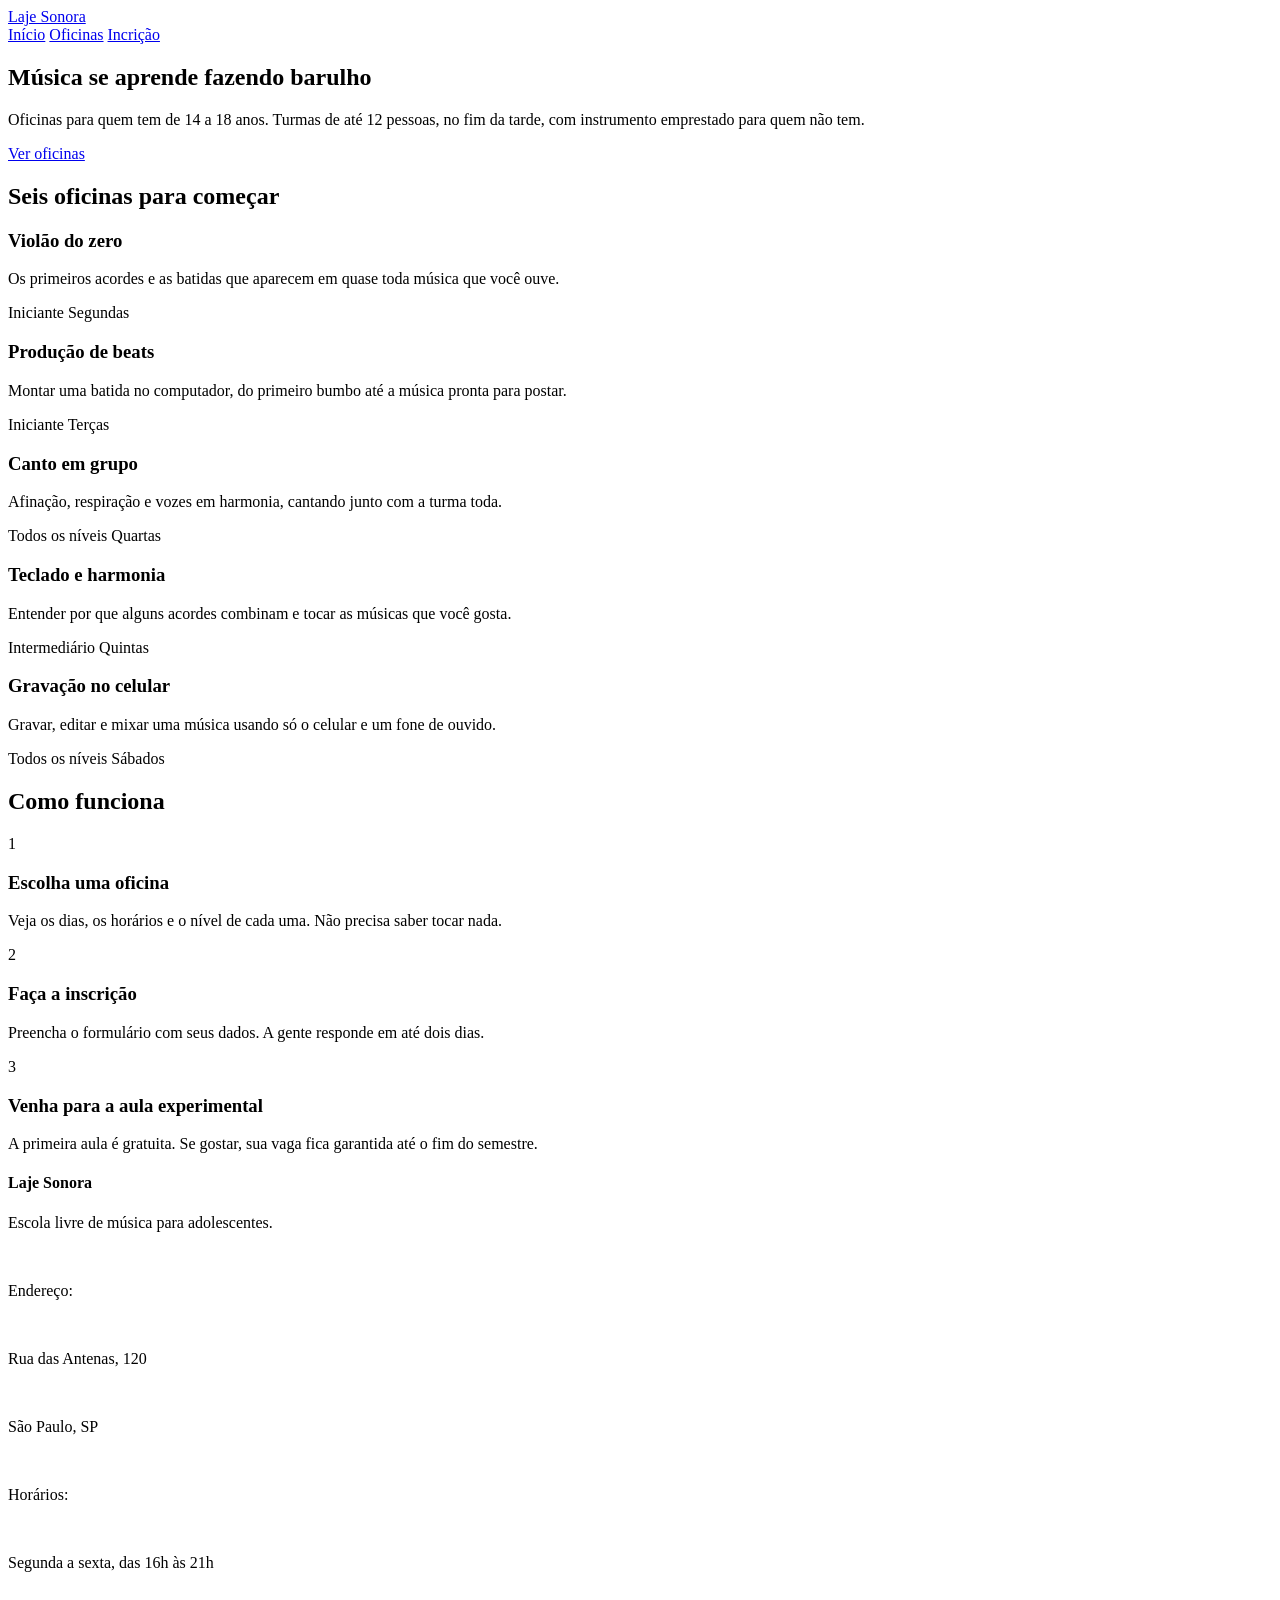
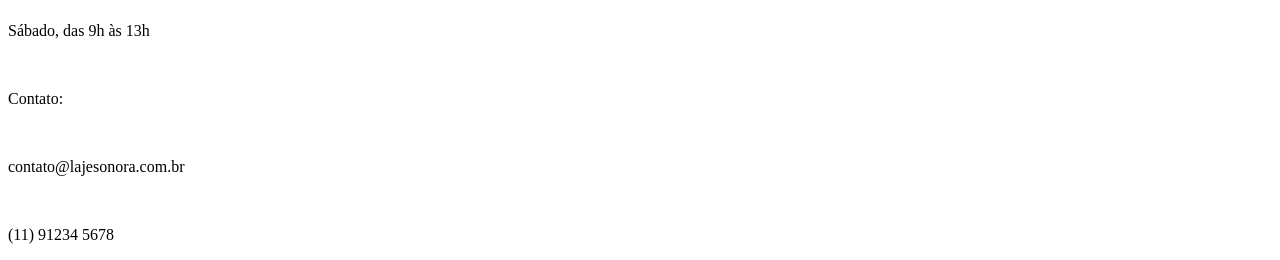
==== index.html @ adbb75f4 "Initial commit" ====
<!DOCTYPE html>
<html lang="pt-br">
<head>
    <meta charset="UTF-8">
    <meta name="viewport" content="width=device-width, initial-scale=1.0">
    <link rel="stylesheet" href="style.css">
    <link rel="preconnect" href="https://fonts.googleapis.com">
    <link rel="preconnect" href="https://fonts.gstatic.com" crossorigin>
    <link href="https://fonts.googleapis.com/css2?family=Archivo:ital,wght@0,100..900;1,100..900&family=Big+Shoulders:opsz,wght@10..72,100..900&display=swap" rel="stylesheet">
    <title>Laje sonora | Início</title>
</head>
<body class="conteudo topo">
    <header>
        <a href="index.html" class="logo">Laje Sonora</a>
        <nav class="menu">
            <a href="index.html" class="atual">Início</a>
            <a href="oficinas.html">Oficinas</a>
            <a href="inscricao.html">Incrição</a>
        </nav>
    </header>
    <main class="conteudo cartazes">
        <section>
            <div class="cartaz cartaz-pricipal">
                <h1>Música se aprende fazendo barulho</h1>
            </div>
            <div class="cartaz cartaz-lateral">
                <p>Oficinas para quem tem de 14 a 18 anos. Turmas de até 12 pessoas, no fim da tarde, com instrumento emprestado para quem não tem.</p>
                <a href="oficinas.html" class="botao">Ver oficinas</a>
            </div>
        </section>
        <section class="coneudo secao"> 
            <h2 class="titulo-secao">Seis oficinas para começar</h2>
            <div class="cards">
                <article class="card">
                    <div class="foto foto-azul"></div>
                    <div class="card-texto">
                        <h3>Violão do zero</h3>
                        <p>Os primeiros acordes e as batidas que aparecem em quase toda música que você ouve.</p>
                        <div class="card-info">
                            <span>Iniciante</span>
                            <span>Segundas</span>
                        </div>
                    </div>
                </article>
                <article class="card">
                    <div class="foto foto-amarela"></div>
                    <div class="card-texto">
                        <h3>Produção de beats</h3>
                        <p>Montar uma batida no computador, do primeiro bumbo até a música pronta para postar.</p>
                        <div class="card-info">
                            <span>Iniciante</span>
                            <span>Terças</span>
                        </div>
                    </div>
                </article>
                <article class="card">
                    <div class="foto foto-tinta"></div>
                    <div class="card-texto">
                        <h3>Canto em grupo</h3>
                        <p>Afinação, respiração e vozes em harmonia, cantando junto com a turma toda.</p>
                        <div class="card-info">
                            <span>Todos os níveis</span>
                            <span>Quartas</span>
                        </div>
                    </div>
                </article>
                <article class="card">
                    <div class="foto"></div>
                    <div class="card-texto">
                        <h3>Teclado e harmonia</h3>
                        <p>Entender por que alguns acordes combinam e tocar as músicas que você gosta.</p>
                        <div class="card-info">
                            <span>Intermediário</span>
                            <span>Quintas</span>
                        </div>
                    </div>
                </article>
                <article class="card">
                    <div class="foto foto-amarela"></div>
                    <div class="card-texto">
                        <h3>Gravação no celular</h3>
                        <p>Gravar, editar e mixar uma música usando só o celular e um fone de ouvido.</p>
                        <div class="card-info">
                            <span>Todos os níveis</span>
                            <span>Sábados</span>
                        </div>
                    </div>
                </article>
            </div>
        </section>
        <section class="conteudo secao">
            <h2 class="secao">Como funciona</h2>
            <div class="passos">
                <div class="passo">
                    <p class="passo-numero">1</p>
                    <h3>Escolha uma oficina</h3>
                    <p>Veja os dias, os horários e o nível de cada uma. Não precisa saber tocar nada.</p>
                </div>
            </div>
            <div class="passos">
                <div class="passo">
                    <p class="passo-numero">2</p>
                    <h3>Faça a inscrição</h3>
                    <p>Preencha o formulário com seus dados. A gente responde em até dois dias.</p>
                </div>
            <div class="passos">
                <div class="passo">
                    <p class="passo-numero">3</p>
                    <h3>Venha para a aula experimental</h3>
                    <p>A primeira aula é gratuita. Se gostar, sua vaga fica garantida até o fim do semestre.</p>
                </div>

            </div>
        </section>
    </main>
    <footer class="rodape">
        <div class="conteudo rodape-colunas">
            <div class="rodape-coluna">
                <h4>Laje Sonora</h4>
                <p>Escola livre de música para adolescentes.</p>
                <br>
                <p>Endereço:</p>
                <br>
                <p>Rua das Antenas, 120</p>
                <br>
                <p>São Paulo, SP</p>
                <br>
                <p>Horários:</p>
                <br>
                <p>Segunda a sexta, das 16h às 21h</p>
                <br>
                <p>Sábado, das 9h às 13h</p>
                <br>
                <p>Contato:</p>
                <br>
                <p>contato@lajesonora.com.br</p>
                <br>
                <p>(11) 91234 5678</p>
            </div>
        </div>
    </footer>
</body>
</html>
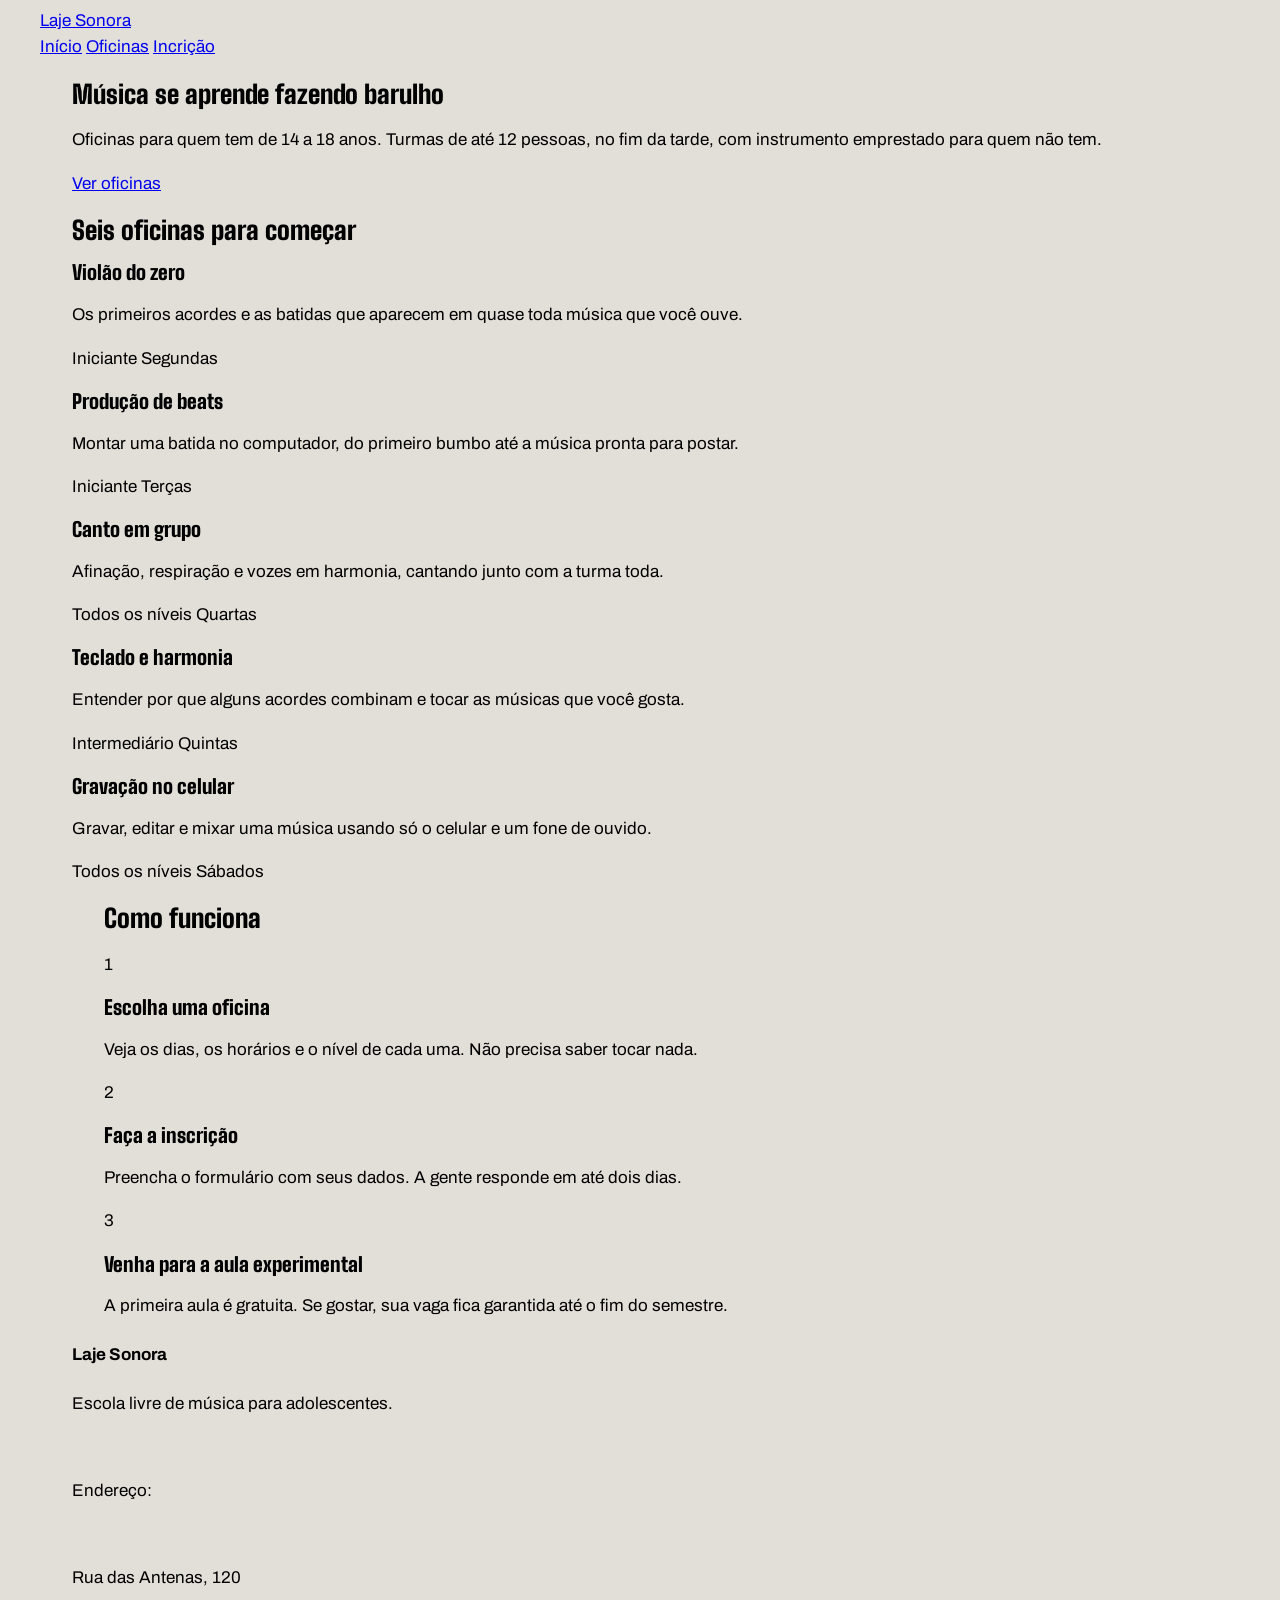
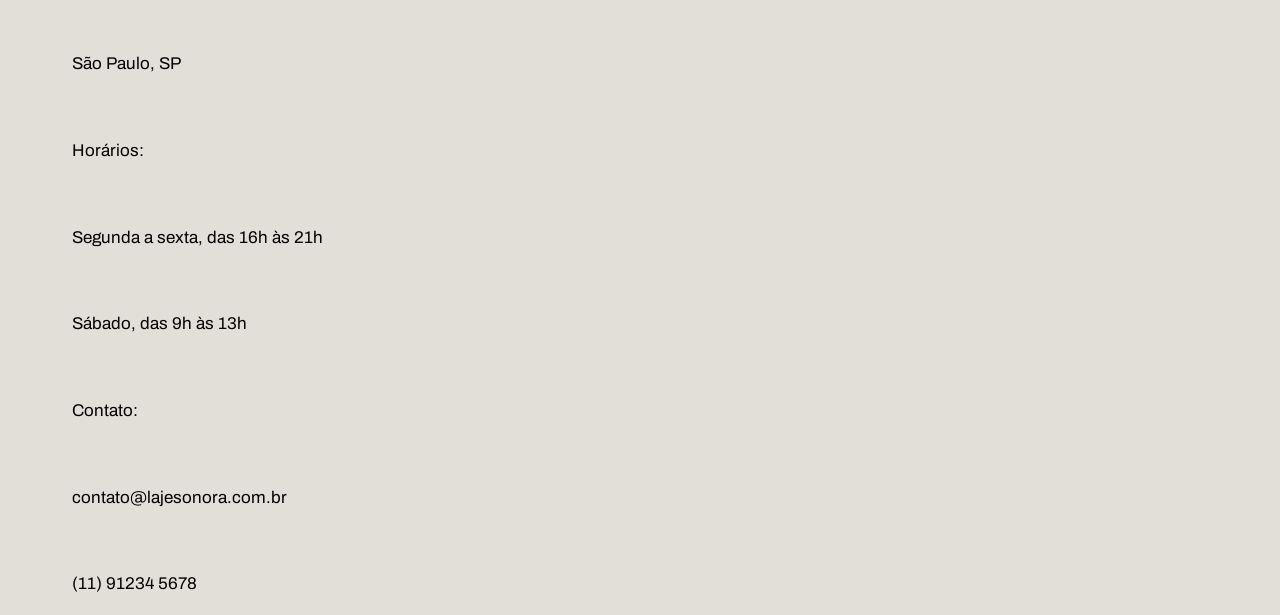
==== commit 4ca03908: "CSS geral: reset, variáveis e fontes" ====
--- a/index.html
+++ b/index.html
@@ -3,7 +3,7 @@
 <head>
     <meta charset="UTF-8">
     <meta name="viewport" content="width=device-width, initial-scale=1.0">
-    <link rel="stylesheet" href="style.css">
+    <link rel="stylesheet" href="index.css">
     <link rel="preconnect" href="https://fonts.googleapis.com">
     <link rel="preconnect" href="https://fonts.gstatic.com" crossorigin>
     <link href="https://fonts.googleapis.com/css2?family=Archivo:ital,wght@0,100..900;1,100..900&family=Big+Shoulders:opsz,wght@10..72,100..900&display=swap" rel="stylesheet">
--- a/index.css
+++ b/index.css
@@ -0,0 +1,29 @@
+:root {
+    --concreto: #e2dfd8;
+    --concreto-escuro: #cbc7be;
+    --tinta: #0f1e3d;
+    --caixa-dagua: #1f5fbf;
+    --fita: #f3c623;
+    --branco: #ffffff;
+    --fonte-cartaz: "Big Shoulders", "Arial Narrow", sans-serif;
+    --fonte-texto: "Archivo", Arial, sans-serif;
+}
+body {
+    background-color: var(--concreto);
+    color: var(--tinta);
+    font-family: var(--fonte-texto);
+    font-size: 17px;
+    line-height: 1.55;
+    color: inherit;
+}
+h1, h2, h3 {
+    font-family: var(--fonte-cartaz);
+    font-weight: 900;
+    line-height: 0.95;
+}
+.conteudo {
+    width: 1200px;
+    margin-inline: auto;
+    padding-inline: 32px;
+    
+}
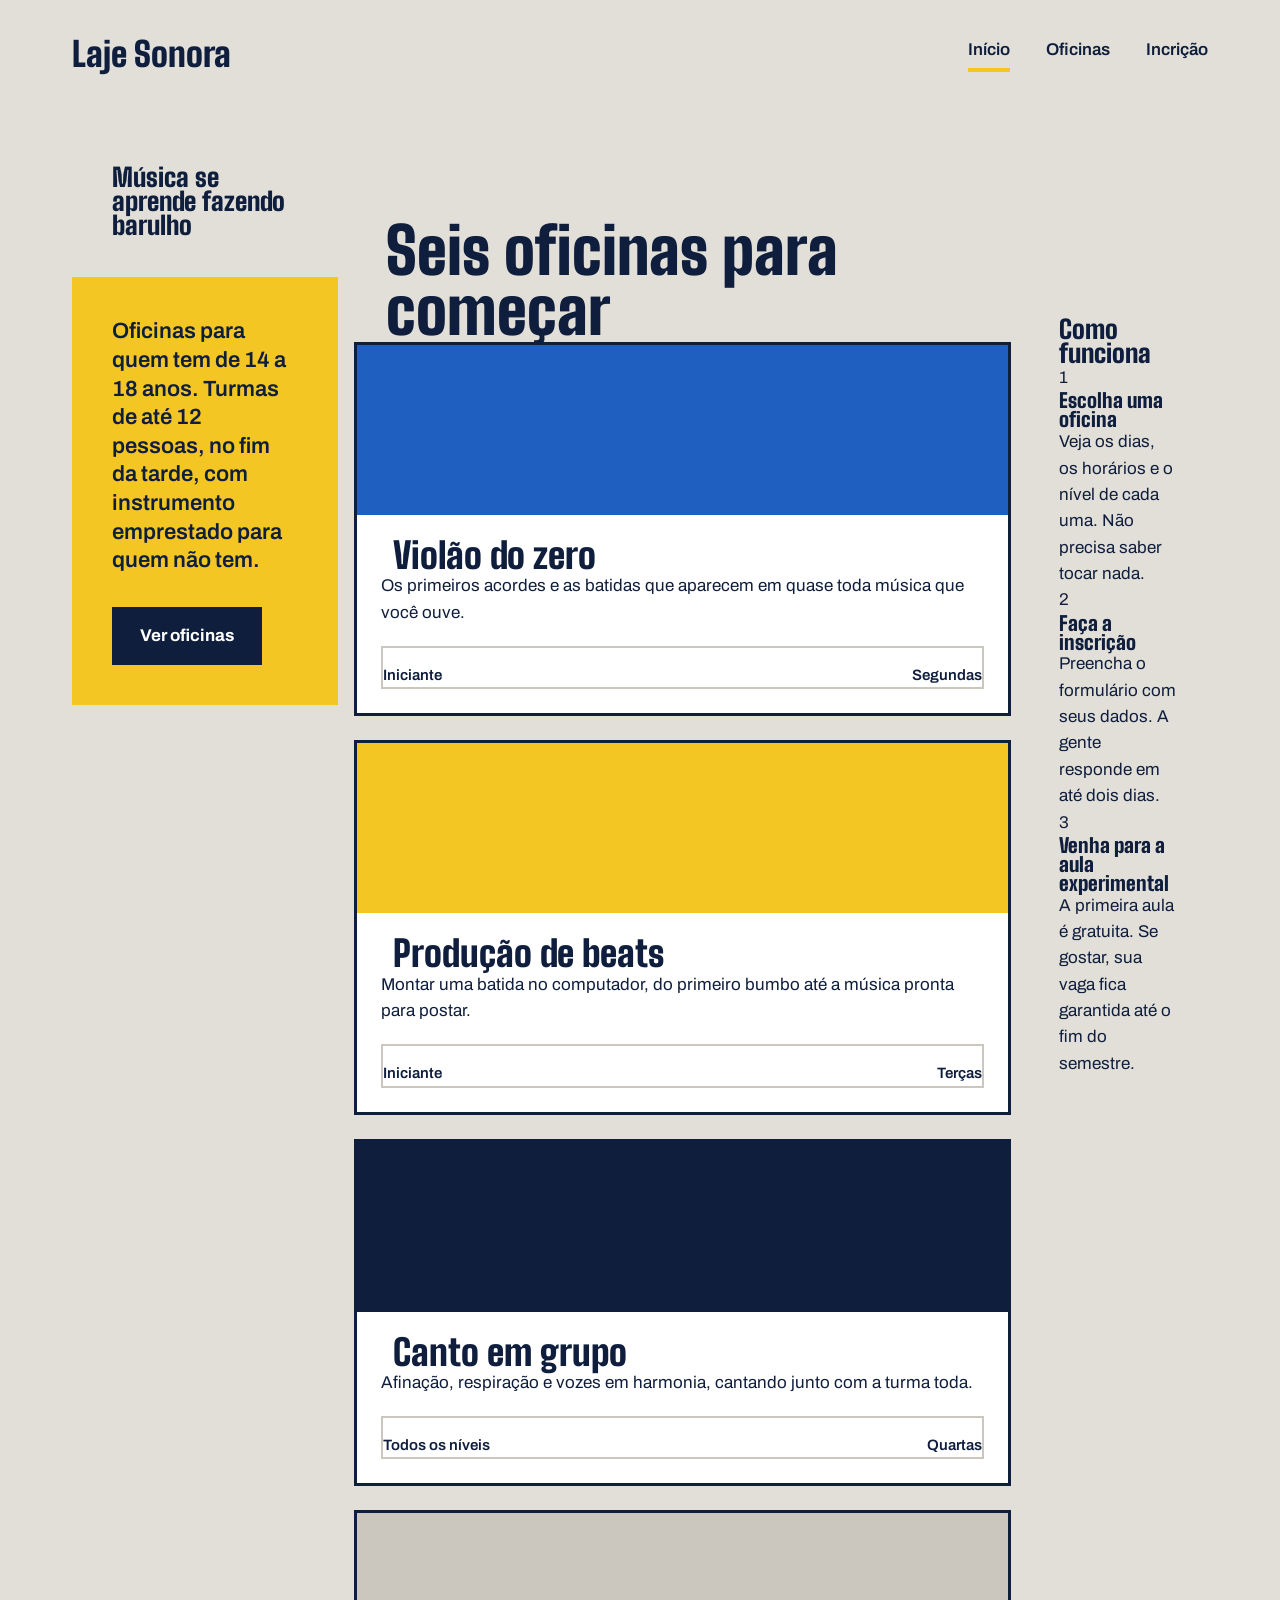
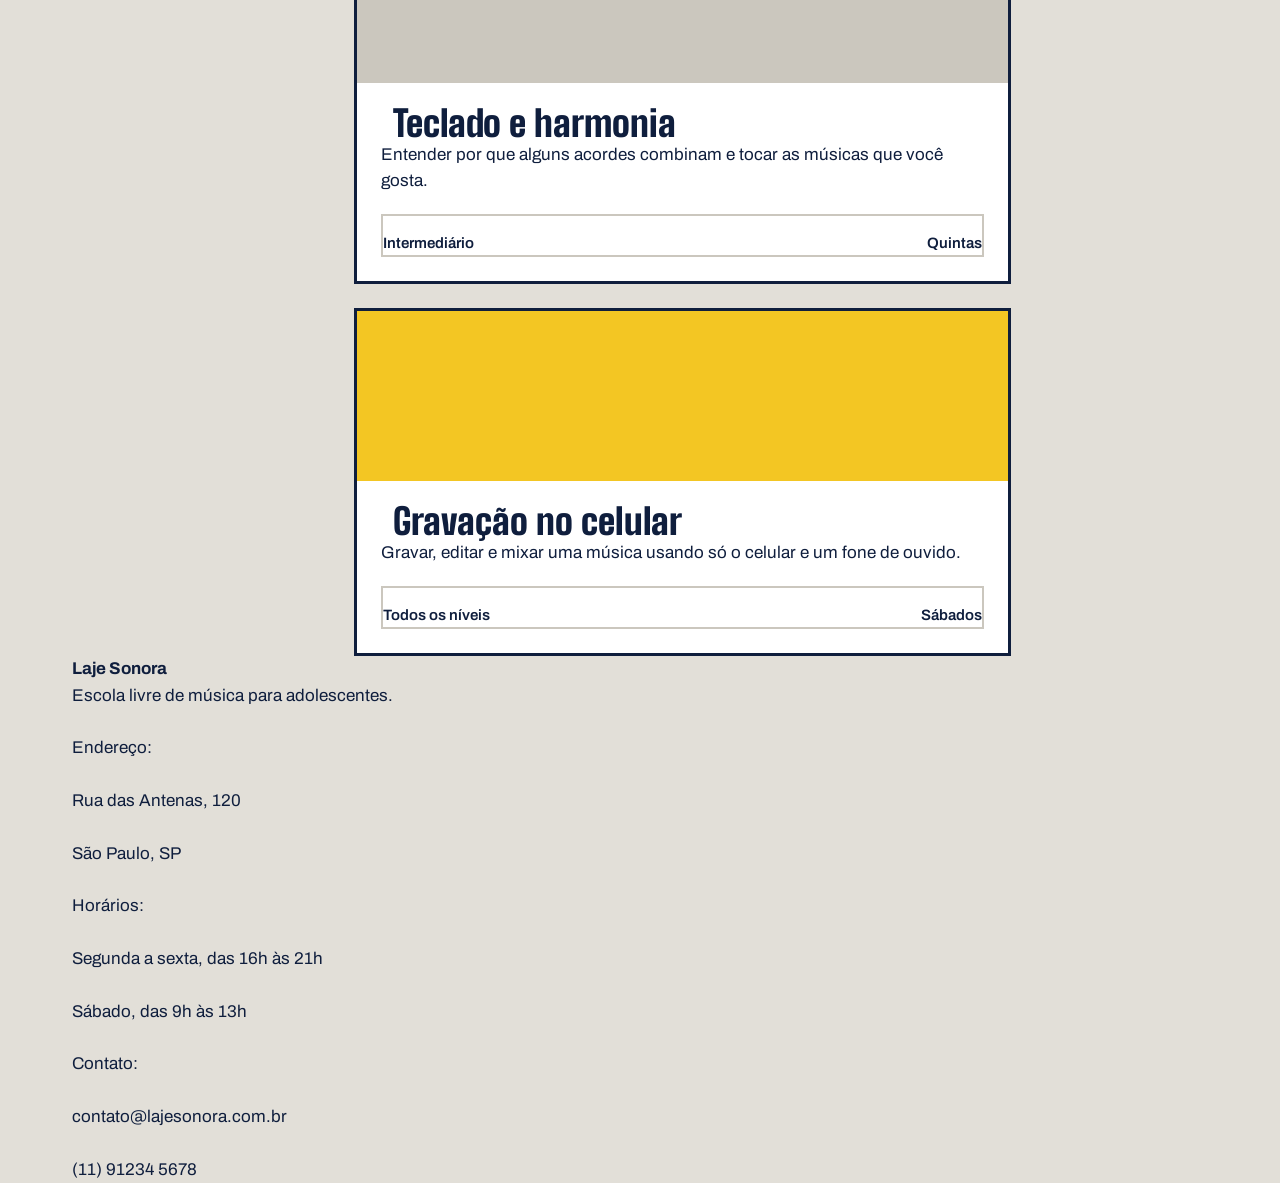
==== commit d4de06f7: "Cards das oficinas" ====
--- a/index.html
+++ b/index.html
@@ -9,8 +9,8 @@
     <link href="https://fonts.googleapis.com/css2?family=Archivo:ital,wght@0,100..900;1,100..900&family=Big+Shoulders:opsz,wght@10..72,100..900&display=swap" rel="stylesheet">
     <title>Laje sonora | Início</title>
 </head>
-<body class="conteudo topo">
-    <header>
+<body>
+    <header class="conteudo topo">
         <a href="index.html" class="logo">Laje Sonora</a>
         <nav class="menu">
             <a href="index.html" class="atual">Início</a>
--- a/index.css
+++ b/index.css
@@ -1,3 +1,8 @@
+* {
+    margin: 0;
+    padding: 0;
+    box-sizing: border-box;
+}
 :root {
     --concreto: #e2dfd8;
     --concreto-escuro: #cbc7be;
@@ -14,6 +19,8 @@
     font-family: var(--fonte-texto);
     font-size: 17px;
     line-height: 1.55;
+}
+a {
     color: inherit;
 }
 h1, h2, h3 {
@@ -22,8 +29,128 @@
     line-height: 0.95;
 }
 .conteudo {
-    width: 1200px;
+    max-width: 1200px;
     margin-inline: auto;
     padding-inline: 32px;
-    
+}
+.topo {
+    padding-block: 28px;
+    display: flex;
+    justify-content: space-between;
+    align-items: center;
+}
+.logo {
+    font-family: var(--fonte-cartaz);
+    font-size: 34px;
+    font-weight: 900;
+    text-decoration: none;
+}
+.menu {
+    display: flex;
+    gap: 36px;
+}
+.menu a {
+    font-weight: 600;
+    text-decoration: none;
+    padding-bottom: 4px;
+    border-bottom: 4px solid transparent;
+}
+.menu a:hover {
+    border-bottom-color: var(--tinta);
+}
+.menu a.atual {
+    border-bottom-color: var(--fita);
+}
+.cartazes {
+    margin-top: 16px;
+    display: flex;
+    gap: 16px;
+}
+.cartaz {
+    padding: 40px;
+}
+.cartaz-principal {
+    background-color: var(--caixa-dagua);
+    color: var(--branco);
+    flex: 2;
+}
+.cartaz-principal h1 {
+    font-size: 132px;
+    max-width: 9ch;
+}
+.cartaz-lateral {
+    background-color: var(--fita);
+    flex: 1;
+    display: flex;
+    flex-direction: column;
+    justify-content: space-between;
+    gap: 32px;
+    align-items: flex-start;
+}
+.cartaz-lateral p {
+    font-size: 22px;
+    font-weight: 600;
+    line-height: 1.3;
+}
+.botao {
+    background-color: var(--tinta);
+    color: var(--branco);
+    font-weight: 700;
+    text-decoration: none;
+    padding: 16px 28px;
+    border: none;
+    font-family: var(--fonte-texto);
+    font-size: 17px;
+    cursor: pointer;
+}
+.botao:hover {
+    background-color: var(--caixa-dagua);
+}
+.secao {
+    margin-top: 96px;
+}
+.titulo-secao {
+    font-size: 64px;
+    margin-inline: 32px;
+}
+.cards {
+    display: flex;
+    flex-wrap: wrap;
+    gap: 24px;
+}
+.card {
+    background-color: var(--branco);
+    border: 3px solid var(--tinta);
+    flex: 1 1 340px;
+}
+.card .foto {
+    height: 170px;
+}
+.foto {
+    background-color: var(--concreto-escuro);
+}
+.foto-azul {
+    background-color: var(--caixa-dagua);
+}
+.foto-amarela {
+    background-color: var(--fita);
+}
+.foto-tinta {
+    background-color: var(--tinta);
+}
+.card-texto {
+    padding: 24px;
+}
+.card h3 {
+    font-size: 36px;
+    margin-inline: 12px;
+}
+.card-info {
+    margin-top: 20px;
+    padding-top: 16px;
+    border: 2px solid var(--concreto-escuro);
+    font-weight: 600;
+    font-size: 15px;
+    display: flex;
+    justify-content: space-between;
 }
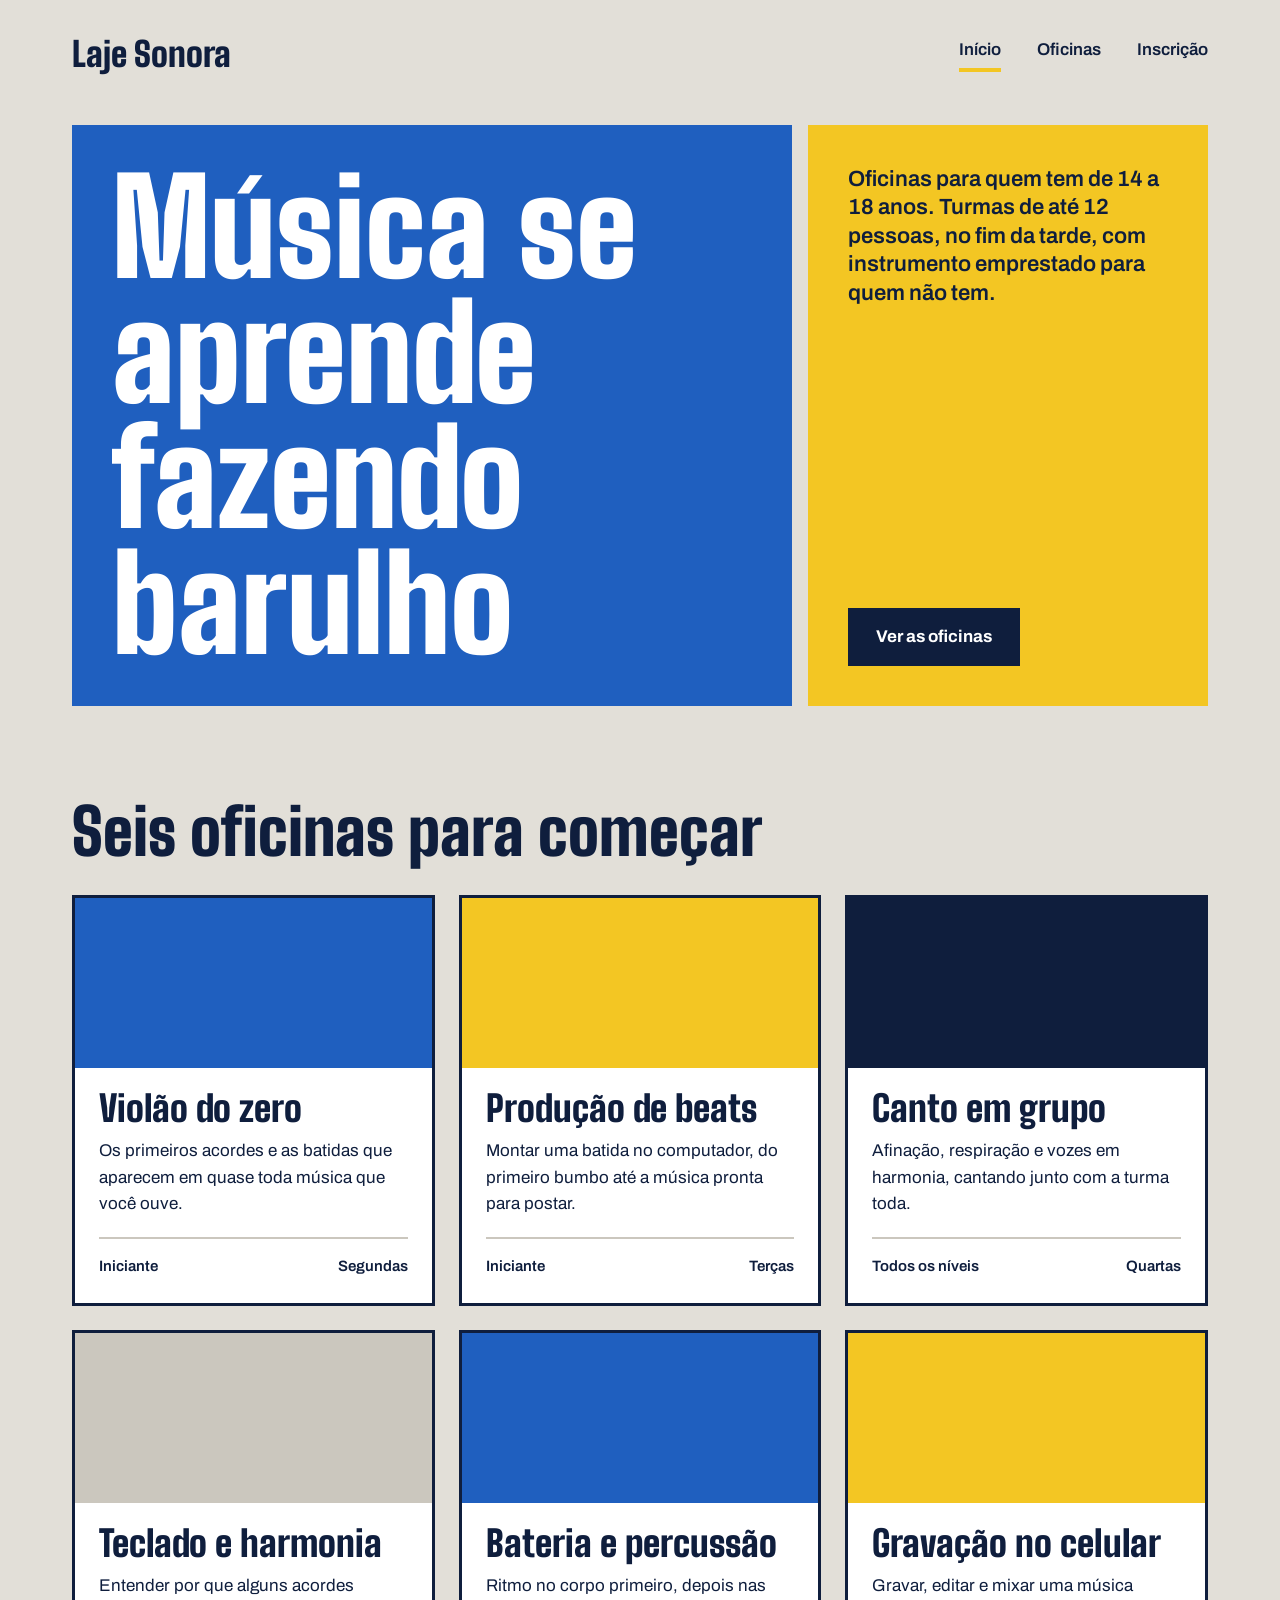
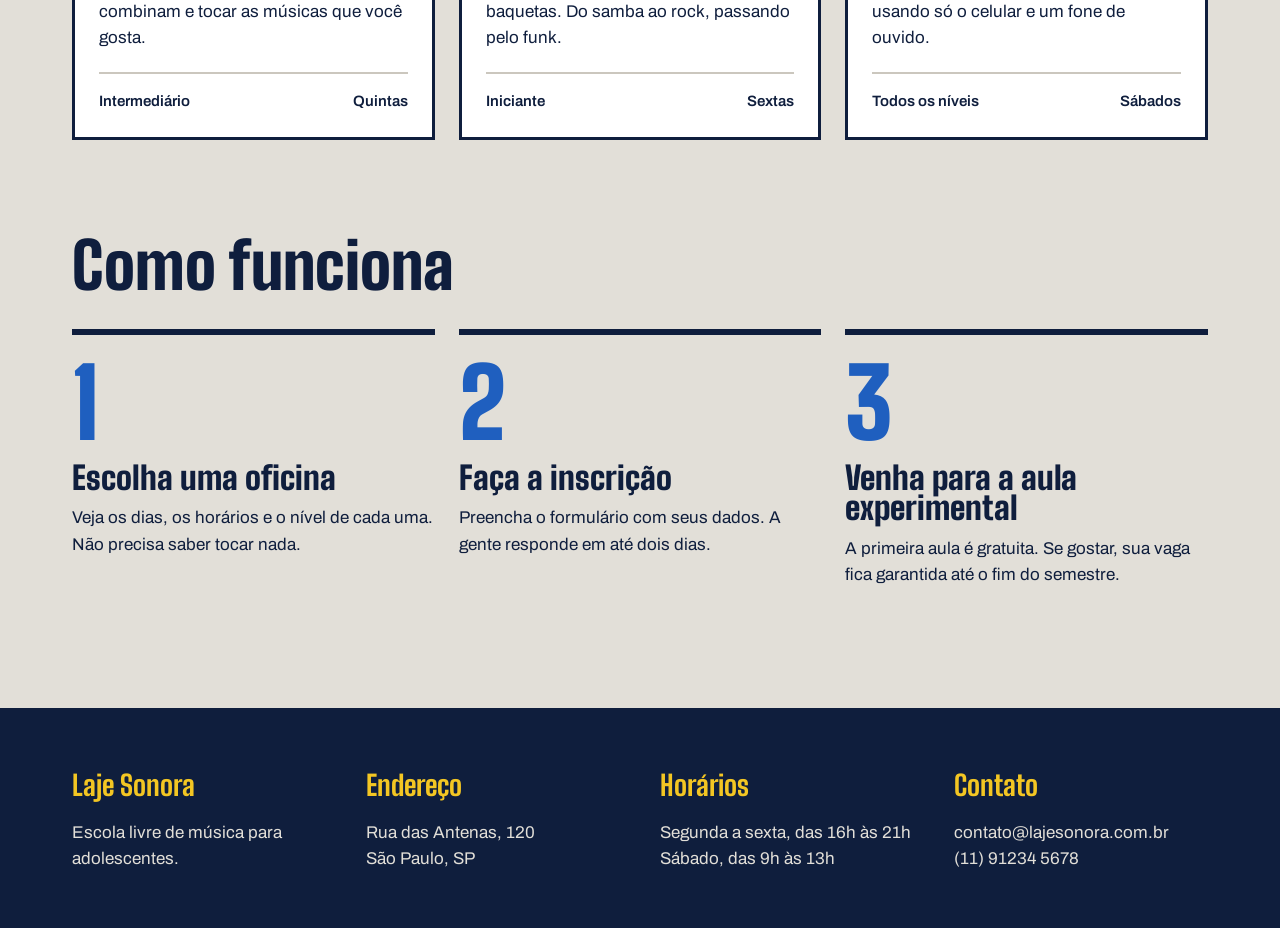
==== commit 3faf9d18: "Página inicial pronta" ====
--- a/index.html
+++ b/index.html
@@ -1,13 +1,13 @@
 <!DOCTYPE html>
-<html lang="pt-br">
+<html lang="pt-BR">
 <head>
     <meta charset="UTF-8">
     <meta name="viewport" content="width=device-width, initial-scale=1.0">
-    <link rel="stylesheet" href="index.css">
+    <title>Laje Sonora | Início</title>
     <link rel="preconnect" href="https://fonts.googleapis.com">
     <link rel="preconnect" href="https://fonts.gstatic.com" crossorigin>
     <link href="https://fonts.googleapis.com/css2?family=Archivo:ital,wght@0,100..900;1,100..900&family=Big+Shoulders:opsz,wght@10..72,100..900&display=swap" rel="stylesheet">
-    <title>Laje sonora | Início</title>
+    <link rel="stylesheet" href="index.css">
 </head>
 <body>
     <header class="conteudo topo">
@@ -15,20 +15,22 @@
         <nav class="menu">
             <a href="index.html" class="atual">Início</a>
             <a href="oficinas.html">Oficinas</a>
-            <a href="inscricao.html">Incrição</a>
+            <a href="inscricao.html">Inscrição</a>
         </nav>
     </header>
-    <main class="conteudo cartazes">
-        <section>
-            <div class="cartaz cartaz-pricipal">
+
+    <main>
+        <section class="conteudo cartazes">
+            <div class="cartaz cartaz-principal">
                 <h1>Música se aprende fazendo barulho</h1>
             </div>
             <div class="cartaz cartaz-lateral">
                 <p>Oficinas para quem tem de 14 a 18 anos. Turmas de até 12 pessoas, no fim da tarde, com instrumento emprestado para quem não tem.</p>
-                <a href="oficinas.html" class="botao">Ver oficinas</a>
+                <a href="oficinas.html" class="botao">Ver as oficinas</a>
             </div>
         </section>
-        <section class="coneudo secao"> 
+
+        <section class="conteudo secao">
             <h2 class="titulo-secao">Seis oficinas para começar</h2>
             <div class="cards">
                 <article class="card">
@@ -76,6 +78,17 @@
                     </div>
                 </article>
                 <article class="card">
+                    <div class="foto foto-azul"></div>
+                    <div class="card-texto">
+                        <h3>Bateria e percussão</h3>
+                        <p>Ritmo no corpo primeiro, depois nas baquetas. Do samba ao rock, passando pelo funk.</p>
+                        <div class="card-info">
+                            <span>Iniciante</span>
+                            <span>Sextas</span>
+                        </div>
+                    </div>
+                </article>
+                <article class="card">
                     <div class="foto foto-amarela"></div>
                     <div class="card-texto">
                         <h3>Gravação no celular</h3>
@@ -88,54 +101,46 @@
                 </article>
             </div>
         </section>
+
         <section class="conteudo secao">
-            <h2 class="secao">Como funciona</h2>
+            <h2 class="titulo-secao">Como funciona</h2>
             <div class="passos">
                 <div class="passo">
                     <p class="passo-numero">1</p>
                     <h3>Escolha uma oficina</h3>
                     <p>Veja os dias, os horários e o nível de cada uma. Não precisa saber tocar nada.</p>
                 </div>
-            </div>
-            <div class="passos">
                 <div class="passo">
                     <p class="passo-numero">2</p>
                     <h3>Faça a inscrição</h3>
                     <p>Preencha o formulário com seus dados. A gente responde em até dois dias.</p>
                 </div>
-            <div class="passos">
                 <div class="passo">
                     <p class="passo-numero">3</p>
                     <h3>Venha para a aula experimental</h3>
                     <p>A primeira aula é gratuita. Se gostar, sua vaga fica garantida até o fim do semestre.</p>
                 </div>
-
             </div>
         </section>
     </main>
+
     <footer class="rodape">
         <div class="conteudo rodape-colunas">
             <div class="rodape-coluna">
                 <h4>Laje Sonora</h4>
                 <p>Escola livre de música para adolescentes.</p>
-                <br>
-                <p>Endereço:</p>
-                <br>
-                <p>Rua das Antenas, 120</p>
-                <br>
-                <p>São Paulo, SP</p>
-                <br>
-                <p>Horários:</p>
-                <br>
-                <p>Segunda a sexta, das 16h às 21h</p>
-                <br>
-                <p>Sábado, das 9h às 13h</p>
-                <br>
-                <p>Contato:</p>
-                <br>
-                <p>contato@lajesonora.com.br</p>
-                <br>
-                <p>(11) 91234 5678</p>
+            </div>
+            <div class="rodape-coluna">
+                <h4>Endereço</h4>
+                <p>Rua das Antenas, 120<br>São Paulo, SP</p>
+            </div>
+            <div class="rodape-coluna">
+                <h4>Horários</h4>
+                <p>Segunda a sexta, das 16h às 21h<br>Sábado, das 9h às 13h</p>
+            </div>
+            <div class="rodape-coluna">
+                <h4>Contato</h4>
+                <p>contato@lajesonora.com.br<br>(11) 91234 5678</p>
             </div>
         </div>
     </footer>
--- a/index.css
+++ b/index.css
@@ -111,7 +111,7 @@
 }
 .titulo-secao {
     font-size: 64px;
-    margin-inline: 32px;
+    margin-bottom: 32px;
 }
 .cards {
     display: flex;
@@ -143,14 +143,54 @@
 }
 .card h3 {
     font-size: 36px;
-    margin-inline: 12px;
+    margin-bottom: 12px;
 }
 .card-info {
     margin-top: 20px;
     padding-top: 16px;
-    border: 2px solid var(--concreto-escuro);
+    border-top: 2px solid var(--concreto-escuro);
     font-weight: 600;
     font-size: 15px;
     display: flex;
     justify-content: space-between;
+}
+.passos {
+    display: flex;
+    gap: 24px;
+}
+.passo {
+    border-top: 6px solid var(--tinta);
+    padding-top: 20px;
+    flex: 1;
+}
+.passo-numero {
+    font-family: var(--fonte-cartaz);
+    font-size: 96px;
+    font-weight: 900;
+    line-height: 1;
+    color: var(--caixa-dagua);
+}
+.passo h3 {
+    font-size: 32px;
+    margin-top: 8px;
+    margin-block: 12px;
+}
+.rodape {
+    margin-top: 120px;
+    background-color: var(--tinta);
+    color: var(--concreto);
+    padding-block: 56px;
+}
+.rodape-colunas {
+    display: flex;
+    gap: 40px;
+}
+.rodape-coluna {
+    flex: 1;
+}
+.rodape h4 {
+    font-family: var(--fonte-cartaz);
+    font-size: 28px;
+    color: var(--fita);
+    margin-bottom: 12px;
 }
